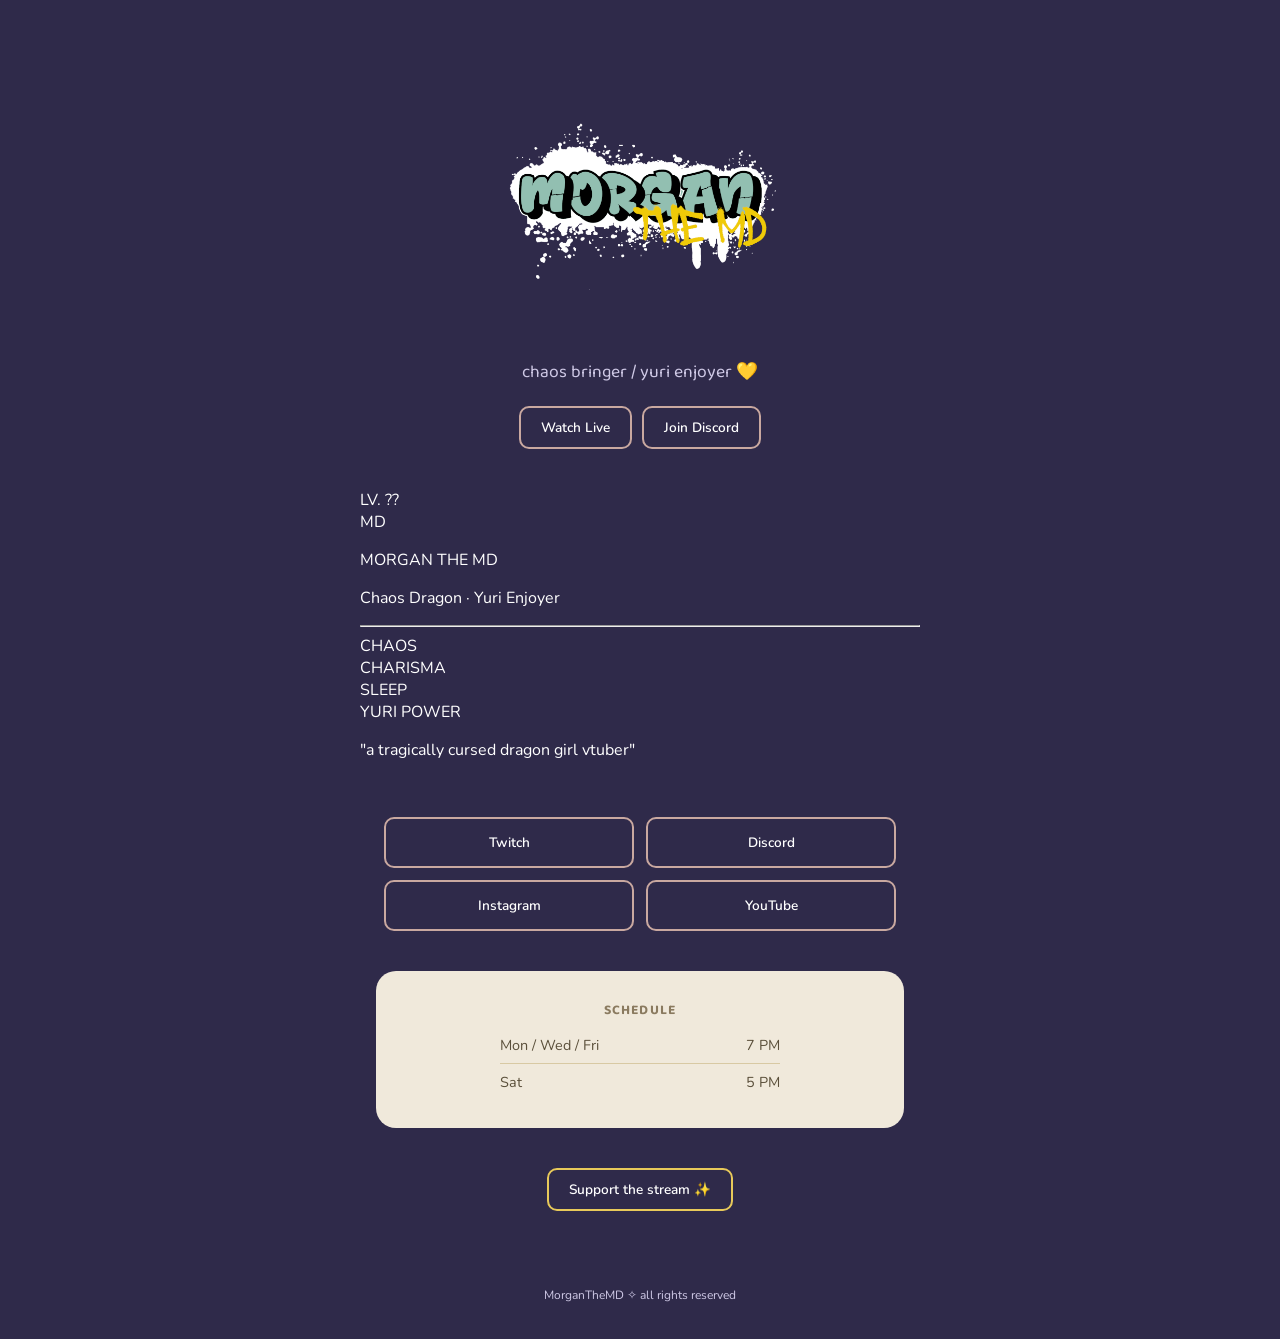
==== index.html @ 04663a32 "Add status section with character stats Added a status section with various stats and a flavor text " ====
<!DOCTYPE html>
<html lang="en">
<head>
  <meta charset="UTF-8" />
  <meta name="viewport" content="width=device-width, initial-scale=1.0" />
  <title>morganthemd</title>
  <meta name="description" content="Landing Page for Twitch Channel" />

  <!-- Open Graph -->
  <meta property="og:title" content="morganthemd" />
  <meta property="og:description" content="Landing Page for Twitch Channel" />
  <meta property="og:type" content="website" />
  <meta property="og:url" content="https://morganthemd.netlify.app" />
  <meta property="og:image" content="assets/card.jpg" />
  <meta name="twitter:card" content="summary_large_image" />

  <link rel="icon" href="assets/favicon.png" />
  <link rel="preconnect" href="https://fonts.googleapis.com">
  <link rel="preconnect" href="https://fonts.gstatic.com" crossorigin>
  <link href="https://fonts.googleapis.com/css2?family=Baloo+2:wght@500;700&family=Nunito:wght@400;600&display=swap" rel="stylesheet">
  <link rel="stylesheet" href="styles.css" />
</head>
<body>

  <main class="page">

    <!-- HERO -->
    <section class="section hero">
      <img class="hero__logo" src="assets/logo.png" alt="Morgan the MD logo" />
      <p class="hero__tagline">chaos bringer / yuri enjoyer 💛</p>
      <div class="button-row">
        <a class="btn btn--outline" href="https://www.twitch.tv/morganthemd" target="_blank" rel="noopener">Watch Live</a>
        <a class="btn btn--outline" href="https://discord.gg/YOUR_INVITE_CODE" target="_blank" rel="noopener">Join Discord</a>
      </div>
    </section>

    <!-- ABOUT -->
<section class="status-section">
    <div class="status-card">
      <span class="status-card__br-tr"></span>
      <span class="status-card__br-bl"></span>
      <div class="level-badge">LV. ??</div>
 
      <div class="status-card__header">
        <div class="portrait">
          <!-- Swap this div's background for a real avatar image in styles.css (.portrait rule) -->
          MD
        </div>
        <div class="identity">
          <p class="identity__name">MORGAN THE MD</p>
          <p class="identity__class">Chaos Dragon · Yuri Enjoyer</p>
        </div>
      </div>
 
      <hr class="divider" />
 
      <div class="stat-row">
        <span class="stat-row__label">CHAOS</span>
        <div class="pip-bar">
          <div class="pip filled" style="--pip-delay:0.55s"></div>
          <div class="pip filled" style="--pip-delay:0.6s"></div>
          <div class="pip filled" style="--pip-delay:0.65s"></div>
          <div class="pip filled" style="--pip-delay:0.7s"></div>
          <div class="pip filled" style="--pip-delay:0.75s"></div>
          <div class="pip filled" style="--pip-delay:0.8s"></div>
          <div class="pip filled" style="--pip-delay:0.85s"></div>
          <div class="pip"></div>
          <div class="pip"></div>
          <div class="pip"></div>
        </div>
      </div>
 
      <div class="stat-row">
        <span class="stat-row__label">CHARISMA</span>
        <div class="pip-bar">
          <div class="pip filled" style="--pip-delay:0.6s"></div>
          <div class="pip filled" style="--pip-delay:0.65s"></div>
          <div class="pip filled" style="--pip-delay:0.7s"></div>
          <div class="pip filled" style="--pip-delay:0.75s"></div>
          <div class="pip filled" style="--pip-delay:0.8s"></div>
          <div class="pip filled" style="--pip-delay:0.85s"></div>
          <div class="pip filled" style="--pip-delay:0.9s"></div>
          <div class="pip filled" style="--pip-delay:0.95s"></div>
          <div class="pip filled" style="--pip-delay:1s"></div>
          <div class="pip"></div>
        </div>
      </div>
 
      <div class="stat-row">
        <span class="stat-row__label">SLEEP</span>
        <div class="pip-bar">
          <div class="pip filled" style="--pip-delay:0.65s"></div>
          <div class="pip"></div>
          <div class="pip"></div>
          <div class="pip"></div>
          <div class="pip"></div>
          <div class="pip"></div>
          <div class="pip"></div>
          <div class="pip"></div>
          <div class="pip"></div>
          <div class="pip"></div>
        </div>
      </div>
 
      <div class="stat-row">
        <span class="stat-row__label">YURI POWER</span>
        <div class="pip-bar">
          <div class="pip filled" style="--pip-delay:0.7s"></div>
          <div class="pip filled" style="--pip-delay:0.75s"></div>
          <div class="pip filled" style="--pip-delay:0.8s"></div>
          <div class="pip filled" style="--pip-delay:0.85s"></div>
          <div class="pip filled" style="--pip-delay:0.9s"></div>
          <div class="pip filled" style="--pip-delay:0.95s"></div>
          <div class="pip filled" style="--pip-delay:1s"></div>
          <div class="pip filled" style="--pip-delay:1.05s"></div>
          <div class="pip filled" style="--pip-delay:1.1s"></div>
          <div class="pip filled" style="--pip-delay:1.15s"></div>
        </div>
      </div>
 
      <p class="flavor-text">"a tragically cursed dragon girl vtuber"</p>
    </div>
  </section>

    <!-- SOCIAL LINKS -->
    <section class="section links">
      <div class="links__grid">
        <a class="link-card" href="https://www.twitch.tv/morganthemd" target="_blank" rel="noopener">
          <span class="link-card__label">Twitch</span>
        </a>
        <a class="link-card" href="https://discord.gg/YOUR_INVITE_CODE" target="_blank" rel="noopener">
          <span class="link-card__label">Discord</span>
        </a>
        <a class="link-card" href="https://www.instagram.com/morganthemd/" target="_blank" rel="noopener">
          <span class="link-card__label">Instagram</span>
        </a>
        <a class="link-card" href="https://www.youtube.com/@MorganTheMD" target="_blank" rel="noopener">
          <span class="link-card__label">YouTube</span>
        </a>
      </div>
    </section>

    <!-- SCHEDULE -->
    <section class="section schedule">
      <h2 class="schedule__heading">Schedule</h2>
      <div class="schedule__grid">
        <div class="schedule__row">
          <span class="schedule__days">Mon / Wed / Fri</span>
          <span class="schedule__time">7 PM</span>
        </div>
        <div class="schedule__row">
          <span class="schedule__days">Sat</span>
          <span class="schedule__time">5 PM</span>
        </div>
      </div>
    </section>

    <!-- SUPPORT -->
    <section class="section support">
      <a class="btn btn--outline" href="https://streamlabs.com/YOUR_HANDLE/tip" target="_blank" rel="noopener">Support the stream ✨</a>
    </section>

    <!-- FOOTER -->
    <footer class="footer">
      <p>MorganTheMD ✧ all rights reserved</p>
    </footer>

  </main>

</body>
</html>
---- styles.css ----
:root {
  --purple-dark: #2f2a4a;
  --purple-mid: #4b3f78;
  --mauve: #c9a8a0;
  --cream: #f0e9db;
  --cream-line: #d8c9a3;
  --text-on-dark: #ffffff;
  --text-on-dark-soft: #cfc9e6;
  --text-on-cream: #5a4f3a;
  --text-on-cream-soft: #8a7a5f;
  --sage: #9ad6c2;
  --mustard: #e8c95a;

  --font-display: 'Baloo 2', sans-serif;
  --font-body: 'Nunito', sans-serif;
}

* { box-sizing: border-box; }

body {
  margin: 0;
  font-family: var(--font-body);
  background: var(--purple-dark);
  color: var(--text-on-dark);
}

.page {
  max-width: 560px;
  margin: 0 auto;
}

.section { padding: 40px 24px; }

/* HERO */
.hero {
  text-align: center;
  padding-top: 56px;
}
.hero__logo {
  max-width: 280px;
  width: 70%;
  margin-bottom: 16px;
}
.hero__tagline {
  font-family: var(--font-display);
  font-size: 1.1rem;
  color: var(--text-on-dark-soft);
  margin: 0 0 20px;
}
.button-row {
  display: flex;
  gap: 10px;
  justify-content: center;
  flex-wrap: wrap;
}
.btn {
  display: inline-block;
  font-family: var(--font-body);
  font-weight: 600;
  font-size: 0.85rem;
  padding: 10px 20px;
  border-radius: 10px;
  text-decoration: none;
  color: var(--text-on-dark);
  transition: transform 0.15s ease, background 0.15s ease;
}
.btn--outline {
  border: 2px solid var(--mauve);
}
.btn--outline:hover {
  background: var(--mauve);
  color: var(--purple-dark);
  transform: translateY(-1px);
}

/* ABOUT */
.about {
  background: var(--cream);
  color: var(--text-on-cream);
  text-align: center;
  border-radius: 20px;
  margin: 0 16px;
  padding: 32px 24px;
}
.about__gif {
  width: 96px;
  height: 96px;
  object-fit: cover;
  border-radius: 50%;
  border: 3px solid var(--mauve);
  margin-bottom: 14px;
}
.about__text {
  font-family: var(--font-display);
  font-size: 1rem;
  margin: 0;
}

/* LINKS */
.links__grid {
  display: grid;
  grid-template-columns: repeat(2, 1fr);
  gap: 12px;
}
.link-card {
  display: block;
  text-align: center;
  padding: 14px 10px;
  border: 2px solid var(--mauve);
  border-radius: 10px;
  text-decoration: none;
  color: var(--text-on-dark);
  font-weight: 600;
  font-size: 0.85rem;
  transition: transform 0.15s ease, background 0.15s ease;
}
.link-card:hover {
  background: var(--mauve);
  color: var(--purple-dark);
  transform: translateY(-1px);
}

/* SCHEDULE */
.schedule {
  background: var(--cream);
  color: var(--text-on-cream);
  border-radius: 20px;
  margin: 0 16px;
  padding: 28px 24px;
  text-align: center;
}
.schedule__heading {
  font-family: var(--font-display);
  font-size: 0.85rem;
  text-transform: uppercase;
  letter-spacing: 0.08em;
  color: var(--text-on-cream-soft);
  margin: 0 0 14px;
}
.schedule__grid {
  display: flex;
  flex-direction: column;
  gap: 8px;
  max-width: 280px;
  margin: 0 auto;
}
.schedule__row {
  display: flex;
  justify-content: space-between;
  font-size: 0.9rem;
  border-bottom: 1px solid var(--cream-line);
  padding-bottom: 8px;
}
.schedule__row:last-child {
  border-bottom: none;
}

/* SUPPORT */
.support {
  text-align: center;
}
.support .btn--outline {
  border-color: var(--mustard);
}
.support .btn--outline:hover {
  background: var(--mustard);
  color: var(--purple-dark);
}

/* FOOTER */
.footer {
  text-align: center;
  padding: 24px;
  font-size: 0.75rem;
  color: var(--text-on-dark-soft);
}

/* MOBILE */
@media (max-width: 420px) {
  .links__grid { grid-template-columns: repeat(2, 1fr); }
  .hero { padding-top: 40px; }
}

/* REDUCED MOTION */
@media (prefers-reduced-motion: reduce) {
  .btn, .link-card { transition: none; }
}
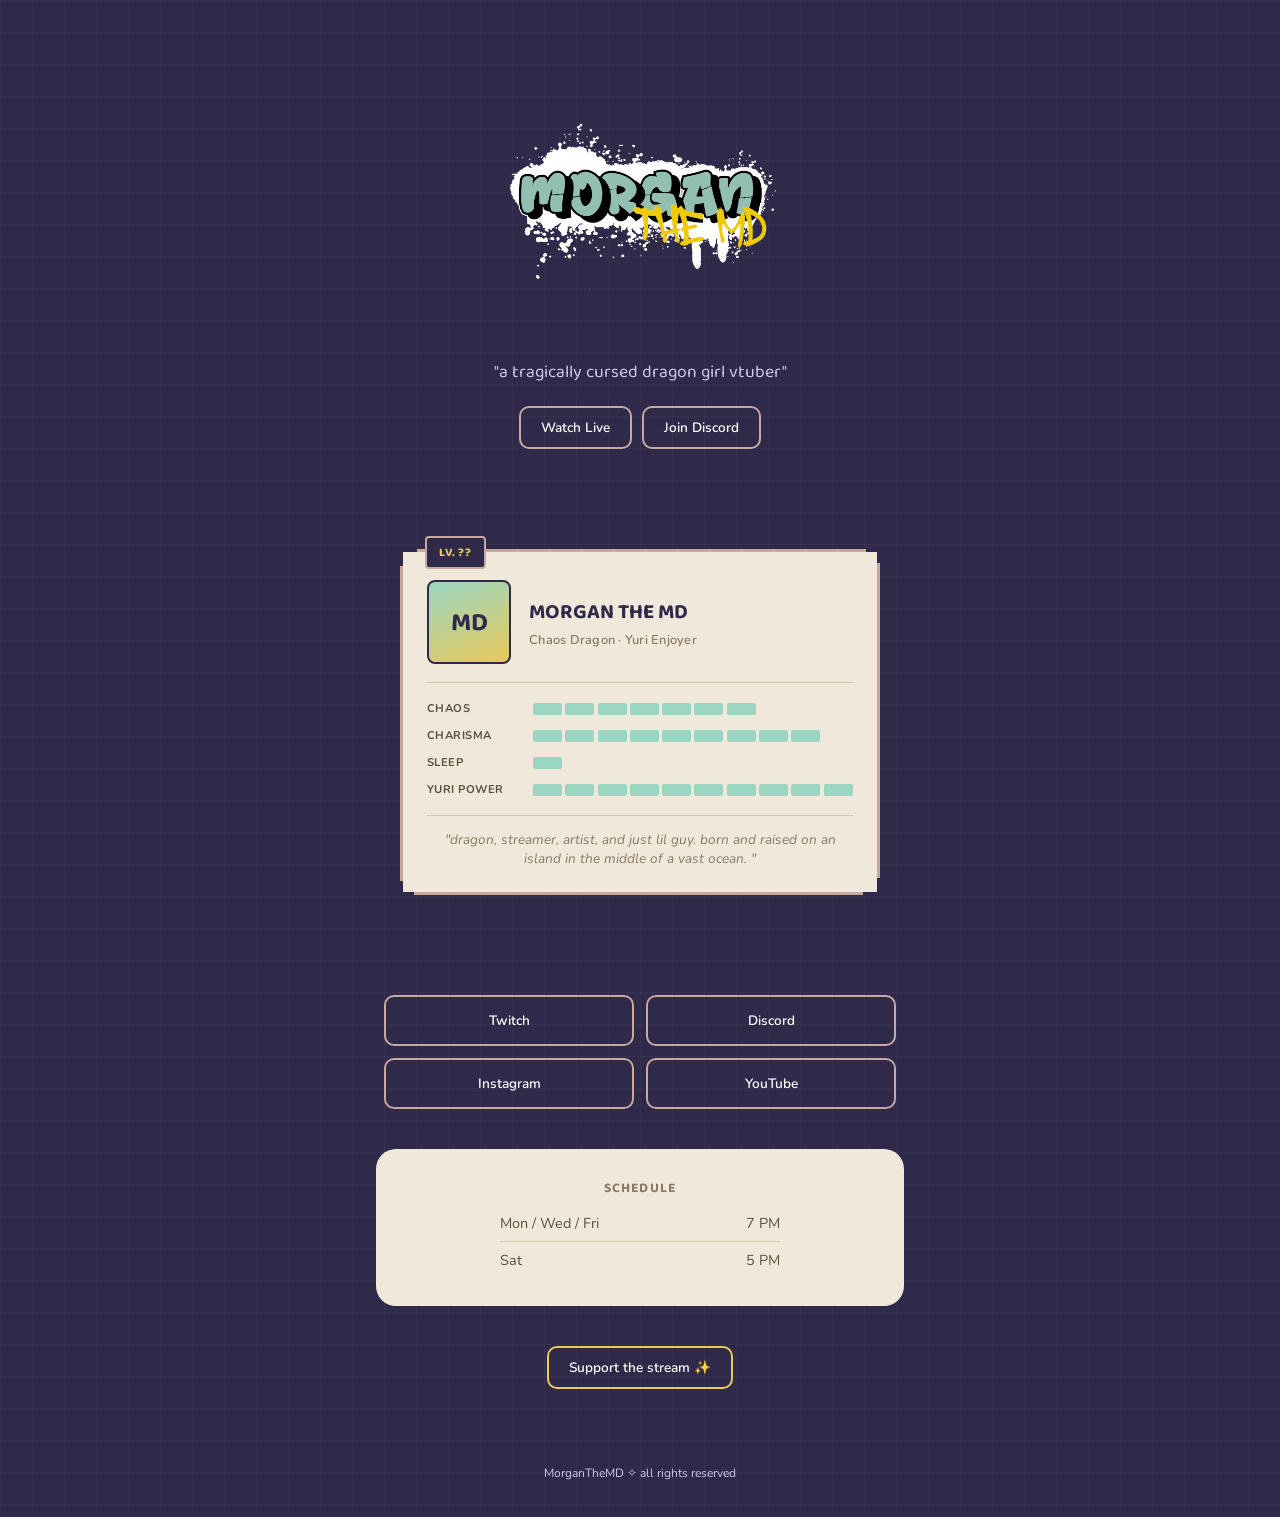
==== commit a5f7d2a2: "Update hero tagline and flavor text in index.html" ====
--- a/index.html
+++ b/index.html
@@ -27,7 +27,7 @@
     <!-- HERO -->
     <section class="section hero">
       <img class="hero__logo" src="assets/logo.png" alt="Morgan the MD logo" />
-      <p class="hero__tagline">chaos bringer / yuri enjoyer 💛</p>
+      <p class="hero__tagline">"a tragically cursed dragon girl vtuber"</p>
       <div class="button-row">
         <a class="btn btn--outline" href="https://www.twitch.tv/morganthemd" target="_blank" rel="noopener">Watch Live</a>
         <a class="btn btn--outline" href="https://discord.gg/YOUR_INVITE_CODE" target="_blank" rel="noopener">Join Discord</a>
@@ -118,7 +118,7 @@
         </div>
       </div>
  
-      <p class="flavor-text">"a tragically cursed dragon girl vtuber"</p>
+      <p class="flavor-text">"dragon, streamer, artist, and just lil guy. born and raised on an island in the middle of a vast ocean. "</p>
     </div>
   </section>
 
--- a/styles.css
+++ b/styles.css
@@ -19,9 +19,13 @@
 
 body {
   margin: 0;
-  font-family: var(--font-body);
+  min-height: 100vh;
   background: var(--purple-dark);
-  color: var(--text-on-dark);
+  background-image:
+    linear-gradient(rgba(255,255,255,0.03) 1px, transparent 1px),
+    linear-gradient(90deg, rgba(255,255,255,0.03) 1px, transparent 1px);
+  background-size: 32px 32px;
+  font-family: 'Nunito', sans-serif;
 }
 
 .page {
@@ -185,3 +189,170 @@
 @media (prefers-reduced-motion: reduce) {
   .btn, .link-card { transition: none; }
 }
+
+* { box-sizing: border-box; }
+
+/* Wrapper for this section — centers the card with breathing room above/below */
+.status-section {
+  display: flex;
+  align-items: center;
+  justify-content: center;
+  padding: 60px 20px;
+}
+
+/* ---- Card shell with pixel-corner bracket frame ---- */
+.status-card {
+  position: relative;
+  width: min(480px, 100%);
+  background: var(--cream);
+  border: 3px solid var(--mauve);
+  border-radius: 4px;
+  padding: 28px 24px 24px;
+  opacity: 0;
+  transform: translateY(16px);
+  animation: card-in 0.5s cubic-bezier(0.2, 0.8, 0.3, 1) forwards;
+}
+
+@keyframes card-in {
+  to { opacity: 1; transform: translateY(0); }
+}
+
+/* Pixel-style corner brackets, drawn with borders for a hard-edged retro look */
+.status-card::before,
+.status-card::after,
+.status-card__br-tr,
+.status-card__br-bl {
+  content: "";
+  position: absolute;
+  width: 14px;
+  height: 14px;
+  border: 3px solid var(--purple-dark);
+}
+.status-card::before { top: -3px; left: -3px; border-right: none; border-bottom: none; }
+.status-card::after   { bottom: -3px; right: -3px; border-left: none; border-top: none; }
+.status-card__br-tr  { top: -3px; right: -3px; border-left: none; border-bottom: none; }
+.status-card__br-bl  { bottom: -3px; left: -3px; border-right: none; border-top: none; }
+
+/* Level badge clipped to the top-left, like a JRPG status screen */
+.level-badge {
+  position: absolute;
+  top: -16px;
+  left: 22px;
+  background: var(--purple-dark);
+  color: var(--mustard);
+  font-family: 'Baloo 2', sans-serif;
+  font-weight: 700;
+  font-size: 0.75rem;
+  letter-spacing: 0.05em;
+  padding: 5px 12px;
+  border-radius: 4px;
+  border: 2px solid var(--mauve);
+}
+
+.status-card__header {
+  display: flex;
+  gap: 18px;
+  align-items: center;
+  margin-bottom: 18px;
+}
+
+/* Portrait window — replace this gradient with a real avatar crop, e.g.:
+   background: url('assets/avatar.png') center/cover; */
+.portrait {
+  width: 84px;
+  height: 84px;
+  flex-shrink: 0;
+  border-radius: 8px;
+  border: 2px solid var(--purple-dark);
+  background: linear-gradient(160deg, var(--sage), var(--mustard));
+  display: flex;
+  align-items: center;
+  justify-content: center;
+  font-family: 'Baloo 2', sans-serif;
+  font-size: 1.6rem;
+  color: var(--purple-dark);
+  font-weight: 700;
+}
+
+.identity__name {
+  font-family: 'Baloo 2', sans-serif;
+  font-weight: 700;
+  font-size: 1.3rem;
+  color: var(--purple-dark);
+  margin: 0;
+}
+
+.identity__class {
+  font-size: 0.8rem;
+  color: var(--text-on-cream-soft);
+  margin: 2px 0 0;
+  font-weight: 600;
+  letter-spacing: 0.02em;
+}
+
+.divider {
+  border: none;
+  border-top: 1px solid var(--cream-line);
+  margin: 0 0 18px;
+}
+
+/* ---- Stat rows with segmented pip bars ---- */
+.stat-row {
+  display: grid;
+  grid-template-columns: 96px 1fr;
+  align-items: center;
+  gap: 10px;
+  margin-bottom: 12px;
+}
+
+.stat-row__label {
+  font-size: 0.7rem;
+  font-weight: 700;
+  letter-spacing: 0.04em;
+  color: var(--text-on-cream);
+}
+
+.pip-bar {
+  display: flex;
+  gap: 3px;
+}
+
+.pip {
+  flex: 1;
+  height: 12px;
+  background: var(--cream-line);
+  border-radius: 2px;
+  transform: scaleX(0);
+  transform-origin: left;
+}
+
+.pip.filled {
+  background: var(--pip-color, var(--sage));
+  animation: pip-fill 0.15s ease-out forwards;
+  animation-delay: var(--pip-delay, 0s);
+}
+
+@keyframes pip-fill {
+  to { transform: scaleX(1); }
+}
+
+/* Each stat row gets its own pip color — add more nth-child rules if you add rows */
+.stat-row:nth-child(1) .pip.filled { --pip-color: var(--sage); }
+.stat-row:nth-child(2) .pip.filled { --pip-color: var(--mustard); }
+.stat-row:nth-child(3) .pip.filled { --pip-color: var(--mauve); }
+.stat-row:nth-child(4) .pip.filled { --pip-color: #b98ea6; }
+
+.flavor-text {
+  margin: 18px 0 0;
+  padding-top: 14px;
+  border-top: 1px solid var(--cream-line);
+  font-size: 0.85rem;
+  font-style: italic;
+  color: var(--text-on-cream-soft);
+  text-align: center;
+}
+
+@media (max-width: 380px) {
+  .stat-row { grid-template-columns: 78px 1fr; }
+  .stat-row__label { font-size: 0.62rem; }
+}
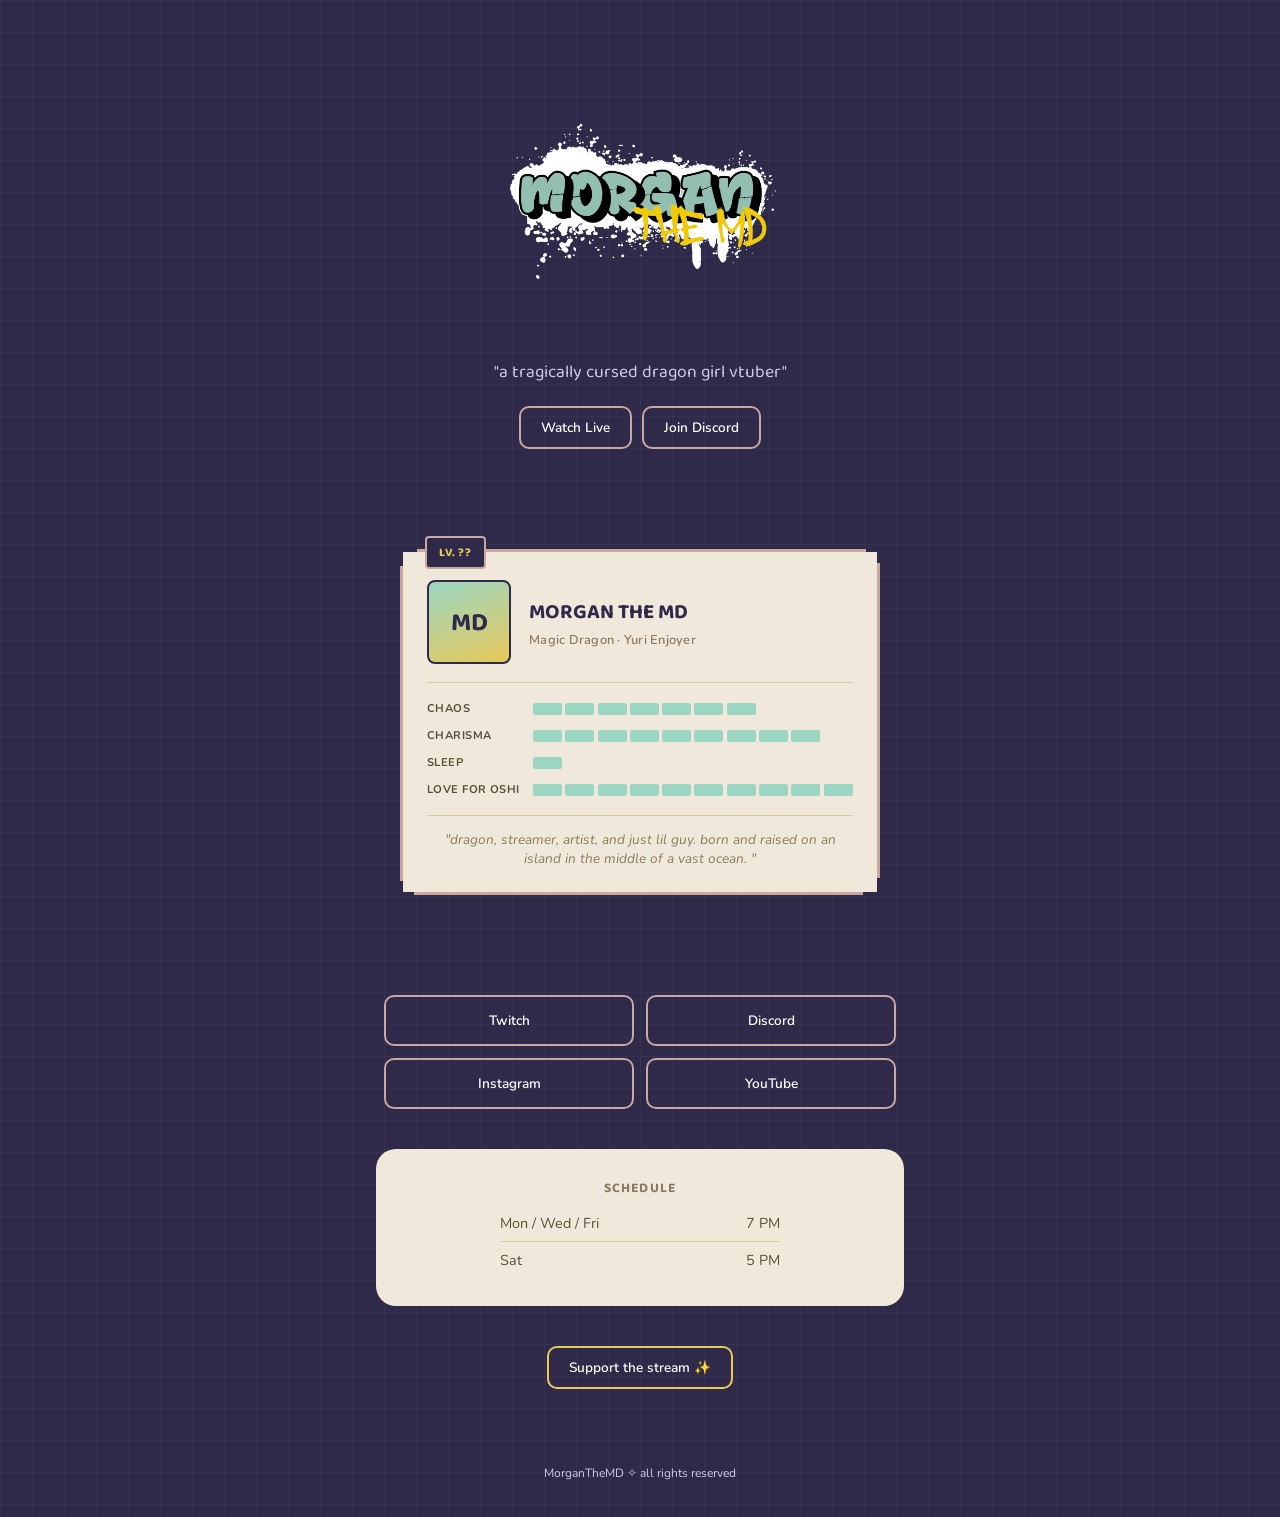
==== commit 57debb6d: "Update index.html" ====
--- a/index.html
+++ b/index.html
@@ -48,7 +48,7 @@
         </div>
         <div class="identity">
           <p class="identity__name">MORGAN THE MD</p>
-          <p class="identity__class">Chaos Dragon · Yuri Enjoyer</p>
+          <p class="identity__class">Magic Dragon · Yuri Enjoyer</p>
         </div>
       </div>
  
@@ -103,7 +103,7 @@
       </div>
  
       <div class="stat-row">
-        <span class="stat-row__label">YURI POWER</span>
+        <span class="stat-row__label">LOVE FOR OSHI</span>
         <div class="pip-bar">
           <div class="pip filled" style="--pip-delay:0.7s"></div>
           <div class="pip filled" style="--pip-delay:0.75s"></div>
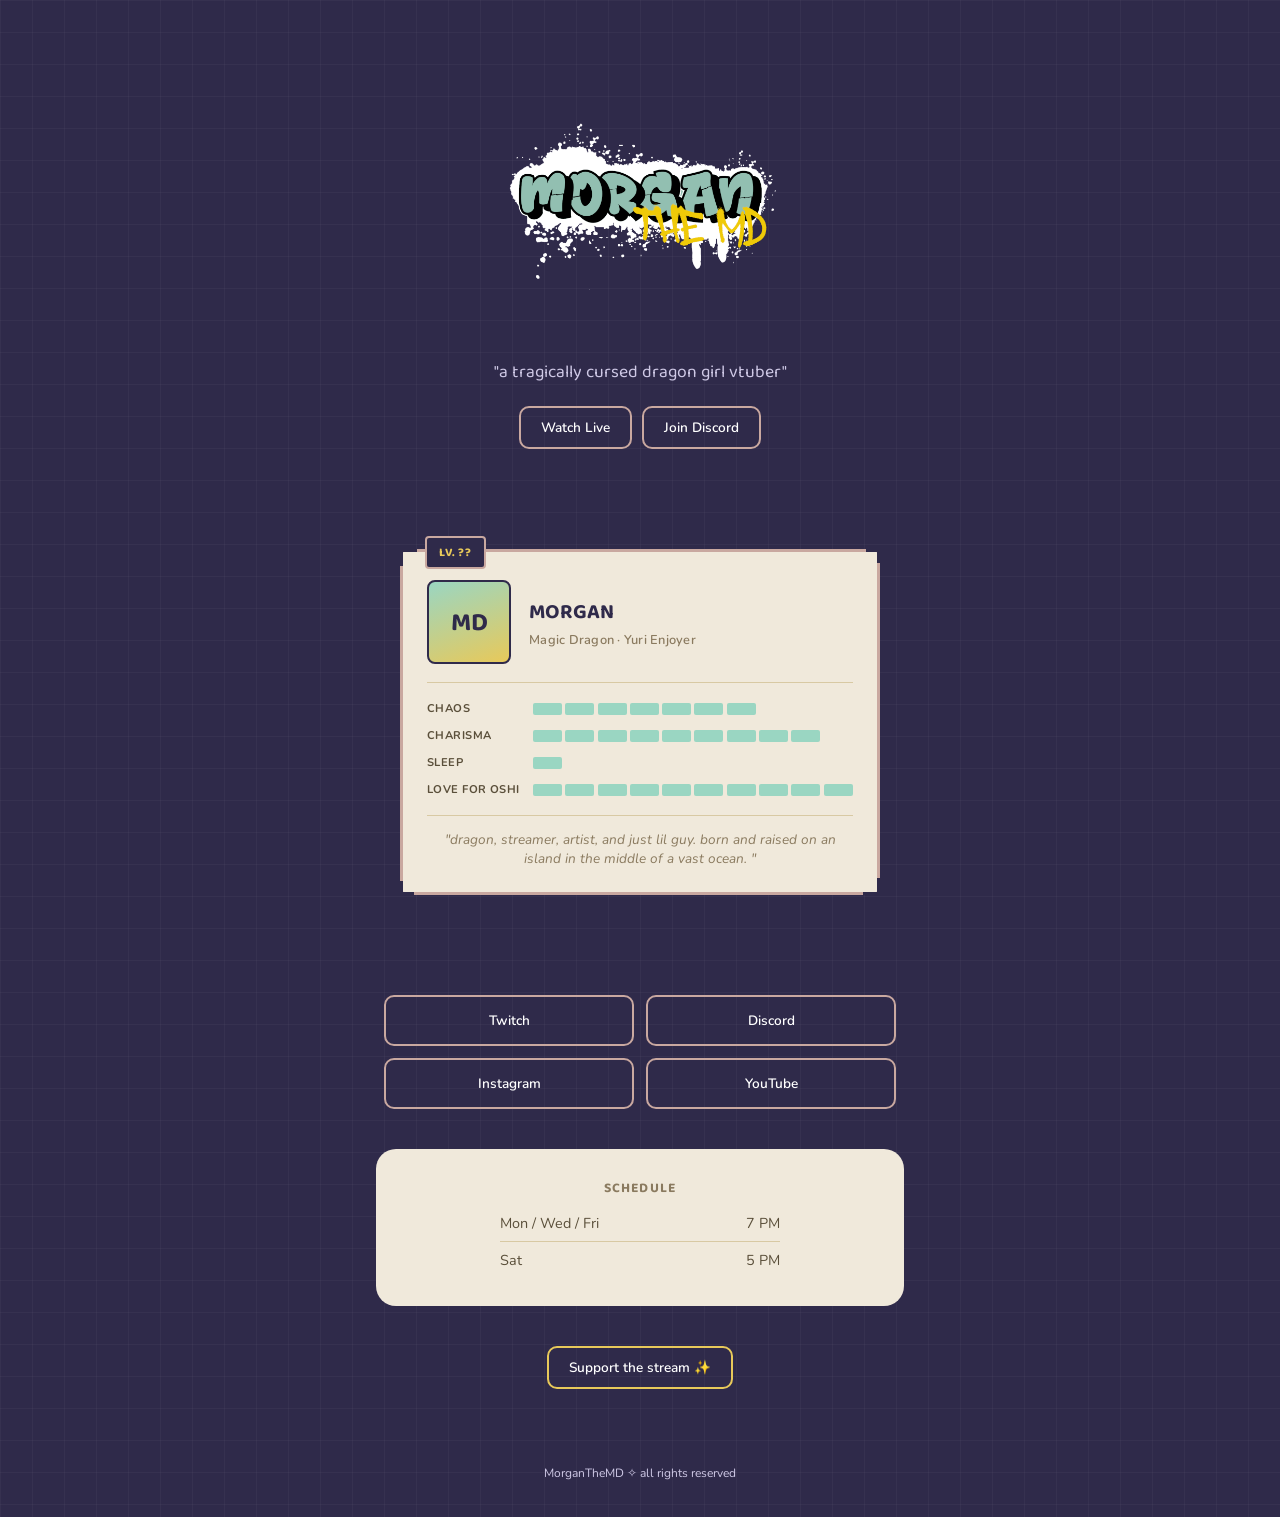
==== commit ab659ae5: "Shorten name in identity section of index.html" ====
--- a/index.html
+++ b/index.html
@@ -47,7 +47,7 @@
           MD
         </div>
         <div class="identity">
-          <p class="identity__name">MORGAN THE MD</p>
+          <p class="identity__name">MORGAN</p>
           <p class="identity__class">Magic Dragon · Yuri Enjoyer</p>
         </div>
       </div>
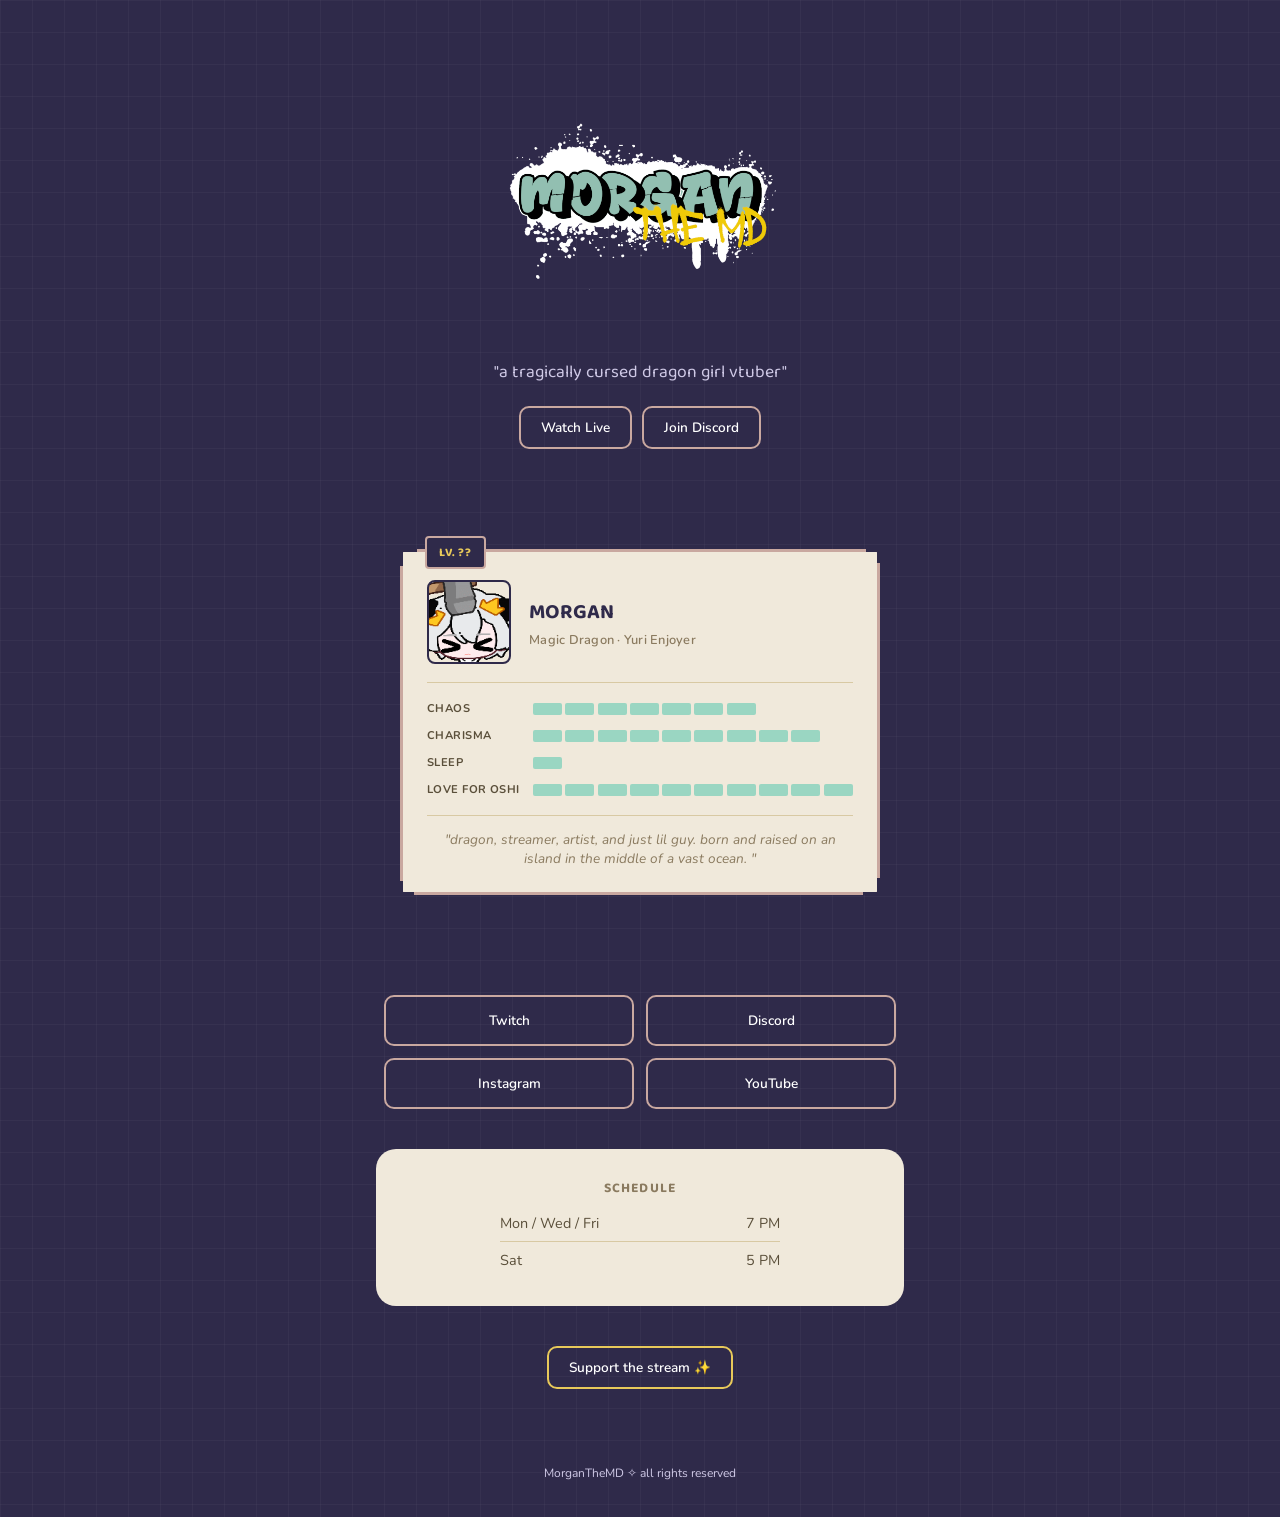
==== commit fa8a585f: "Remove placeholder text for avatar in index.html" ====
--- a/index.html
+++ b/index.html
@@ -44,7 +44,7 @@
       <div class="status-card__header">
         <div class="portrait">
           <!-- Swap this div's background for a real avatar image in styles.css (.portrait rule) -->
-          MD
+          
         </div>
         <div class="identity">
           <p class="identity__name">MORGAN</p>
--- a/styles.css
+++ b/styles.css
@@ -264,7 +264,7 @@
   flex-shrink: 0;
   border-radius: 8px;
   border: 2px solid var(--purple-dark);
-  background: linear-gradient(160deg, var(--sage), var(--mustard));
+  background: url('assets/image01.gif') center/cover;
   display: flex;
   align-items: center;
   justify-content: center;
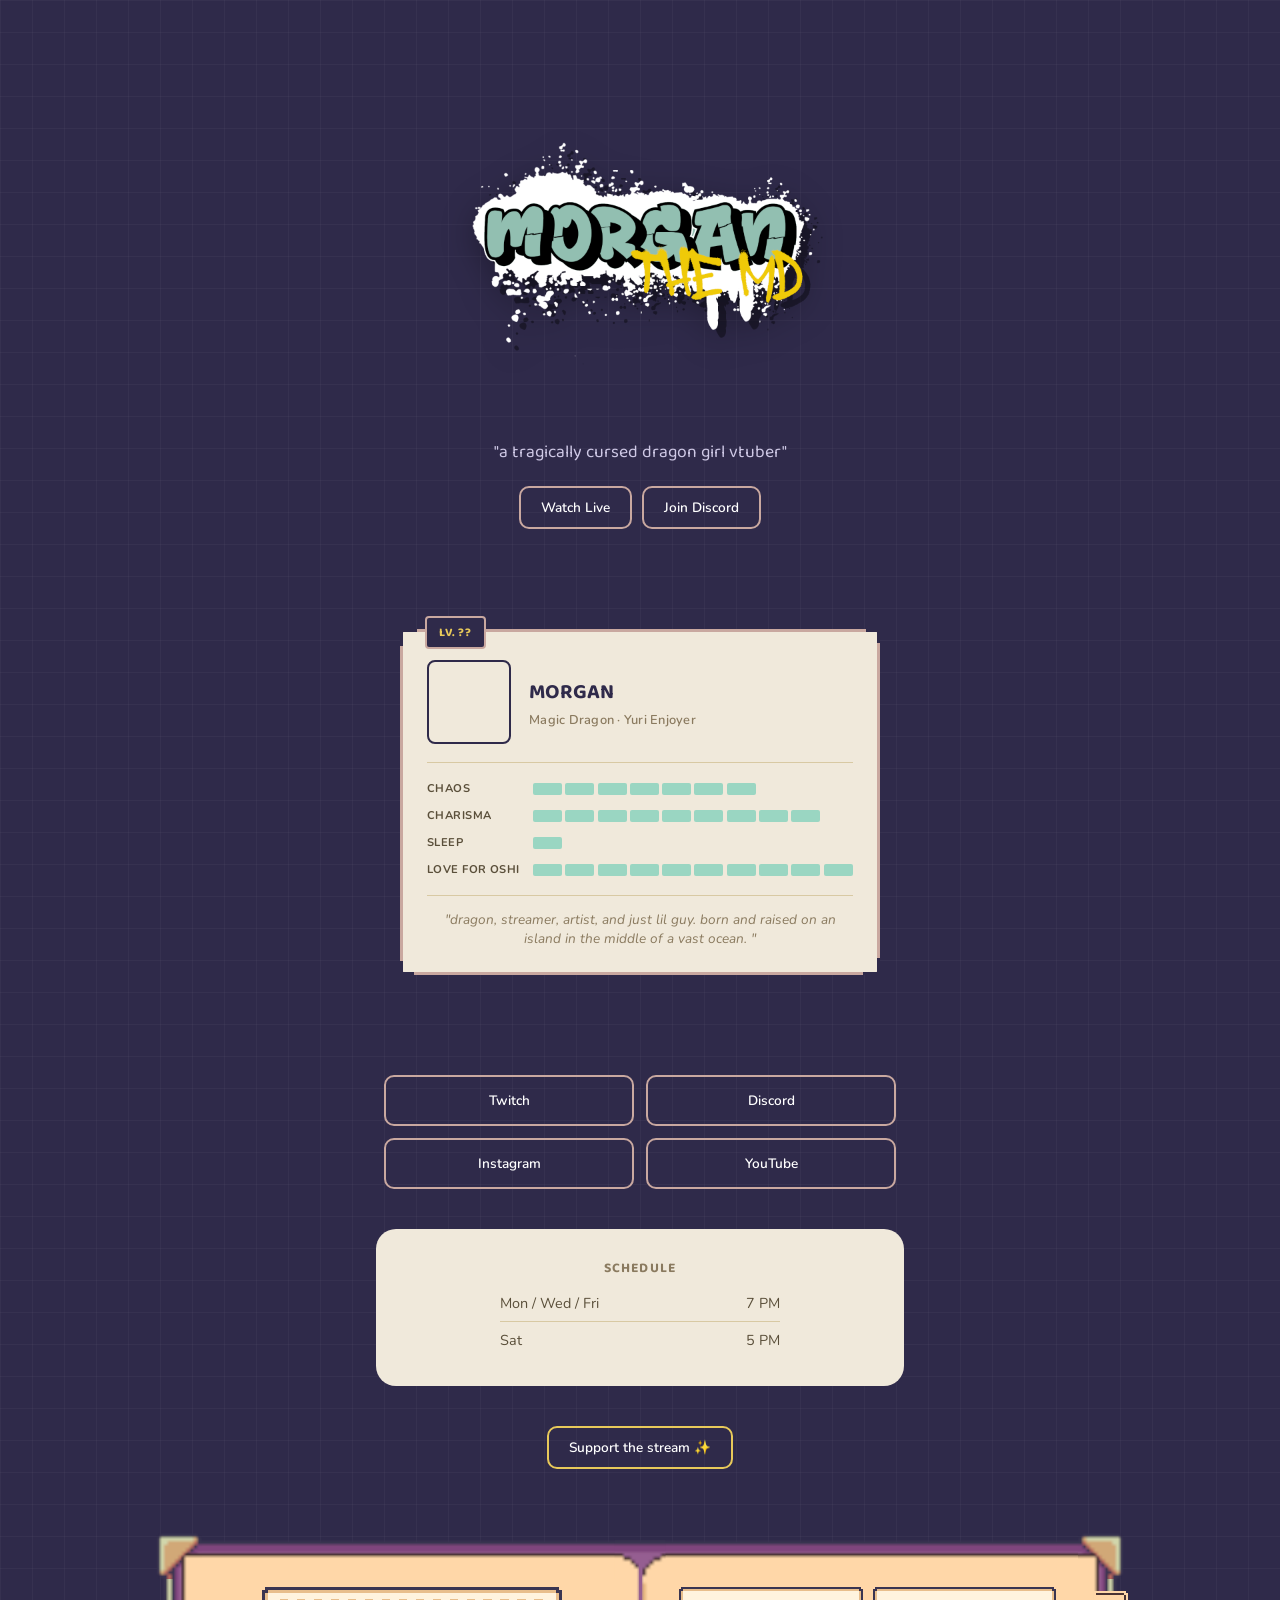
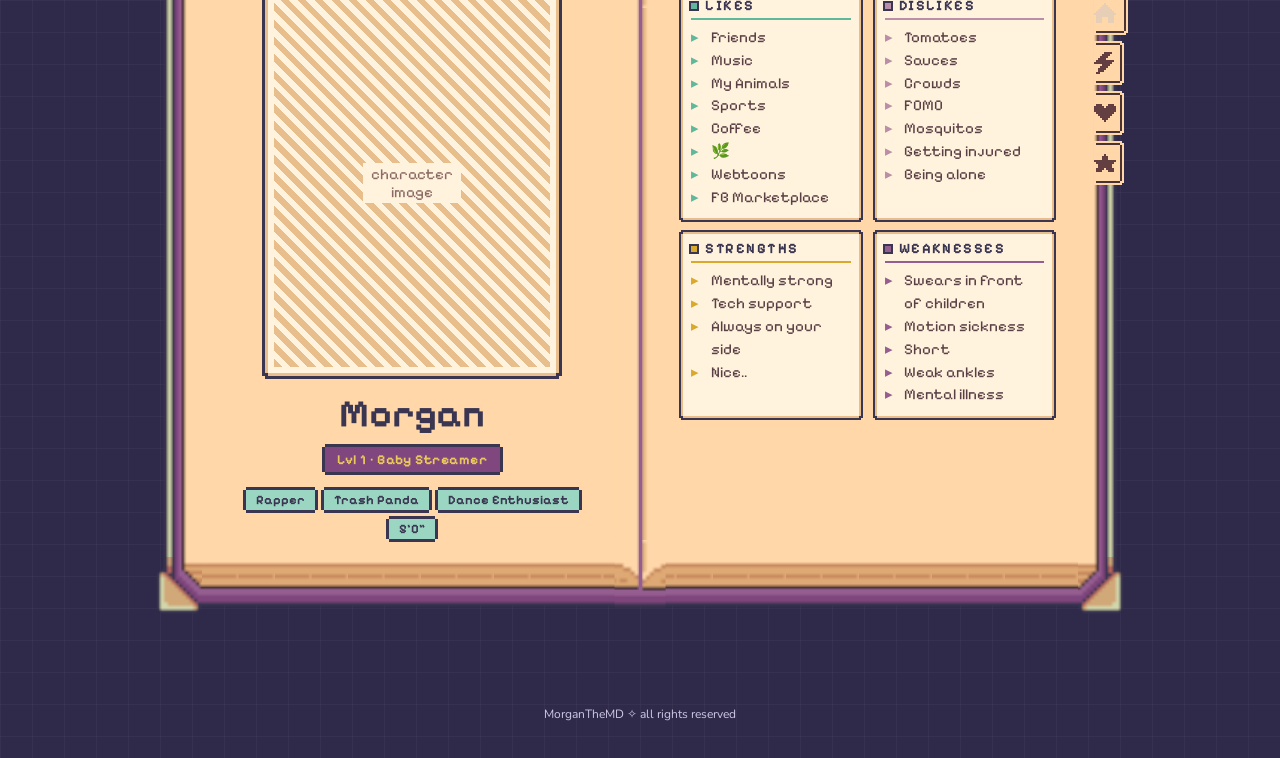
==== commit df4891d8: "Update index.html" ====
--- a/index.html
+++ b/index.html
@@ -17,8 +17,9 @@
   <link rel="icon" href="assets/favicon.png" />
   <link rel="preconnect" href="https://fonts.googleapis.com">
   <link rel="preconnect" href="https://fonts.gstatic.com" crossorigin>
-  <link href="https://fonts.googleapis.com/css2?family=Baloo+2:wght@500;700&family=Nunito:wght@400;600&display=swap" rel="stylesheet">
+  <link href="https://fonts.googleapis.com/css2?family=Baloo+2:wght@500;700&family=Nunito:wght@400;600&family=Pixelify+Sans:wght@400;500;700&display=swap" rel="stylesheet">
   <link rel="stylesheet" href="styles.css" />
+  <link rel="stylesheet" href="journal.css" />
 </head>
 <body>
 
@@ -26,7 +27,7 @@
 
     <!-- HERO -->
     <section class="section hero">
-      <img class="hero__logo" src="assets/logo.png" alt="Morgan the MD logo" />
+      <img class="hero__logo" src="assets/journal/logo.png" alt="Morgan the MD logo" />
       <p class="hero__tagline">"a tragically cursed dragon girl vtuber"</p>
       <div class="button-row">
         <a class="btn btn--outline" href="https://www.twitch.tv/morganthemd" target="_blank" rel="noopener">Watch Live</a>
@@ -160,12 +161,176 @@
       <a class="btn btn--outline" href="https://streamlabs.com/YOUR_HANDLE/tip" target="_blank" rel="noopener">Support the stream ✨</a>
     </section>
 
-    <!-- FOOTER -->
-    <footer class="footer">
-      <p>MorganTheMD ✧ all rights reserved</p>
-    </footer>
-
   </main>
+
+  <!-- JOURNAL: open-book tabs (needs journal.css + journal.js) -->
+  <section class="journal" aria-label="Morgan's character journal">
+
+
+    <div class="journal__book">
+
+      <!-- Vertical marker tabs on the right edge, top to bottom as in your mockup.
+           Each tab's icon comes from data-icon (see styles.css); change a tab's icon
+           by editing that one attribute. -->
+      <div class="journal__tabs" role="tablist" aria-orientation="vertical" aria-label="Journal sections">
+        <button class="journal__tab" role="tab" id="tab-about-btn"    aria-selected="true"  aria-controls="tab-about"    tabindex="0"  aria-label="About Me"     data-icon="home"><span class="journal__tab-icon" aria-hidden="true"></span><span class="journal__tab-tip" aria-hidden="true">About Me</span></button>
+        <button class="journal__tab" role="tab" id="tab-calendar-btn" aria-selected="false" aria-controls="tab-calendar" tabindex="-1" aria-label="Calendar"     data-icon="bolt"><span class="journal__tab-icon" aria-hidden="true"></span><span class="journal__tab-tip" aria-hidden="true">Calendar</span></button>
+        <button class="journal__tab" role="tab" id="tab-friends-btn"  aria-selected="false" aria-controls="tab-friends"  tabindex="-1" aria-label="Friends"      data-icon="heart"><span class="journal__tab-icon" aria-hidden="true"></span><span class="journal__tab-tip" aria-hidden="true">Friends</span></button>
+        <button class="journal__tab" role="tab" id="tab-goals-btn"    aria-selected="false" aria-controls="tab-goals"    tabindex="-1" aria-label="Stream Goals" data-icon="star"><span class="journal__tab-icon" aria-hidden="true"></span><span class="journal__tab-tip" aria-hidden="true">Stream Goals</span></button>
+      </div>
+      <!-- Binding down the middle; hidden on narrow screens where the book becomes one page -->
+      <div class="journal__spine" aria-hidden="true"></div>
+
+      <!-- ABOUT ME: left page = character, right page = stats -->
+      <div class="journal__panel" role="tabpanel" id="tab-about" aria-labelledby="tab-about-btn">
+        <div class="journal__spread">
+
+          <div class="journal__page journal__page--left">
+            <!-- Replace the placeholder div with:
+                 <img src="assets/morgan-character.png" alt="Morgan, character portrait" /> -->
+            <figure class="journal__portrait">
+              <div class="journal__portrait-placeholder" role="img" aria-label="Character image placeholder">
+                <span>character<br>image</span>
+              </div>
+            </figure>
+
+            <header class="journal__identity">
+              <h2 class="journal__name">Morgan</h2>
+              <p class="journal__level">Lvl 1 · Baby Streamer</p>
+              <ul class="journal__chips">
+                <li>Rapper</li>
+                <li>Trash Panda</li>
+                <li>Dance Enthusiast</li>
+                <li>5'0"</li>
+              </ul>
+            </header>
+          </div>
+
+          <div class="journal__page journal__page--right">
+            <div class="journal__stats">
+              <section class="journal__stat journal__stat--likes">
+                <h3>Likes</h3>
+                <ul>
+                  <li>Friends</li>
+                  <li>Music</li>
+                  <li>My Animals</li>
+                  <li>Sports</li>
+                  <li>Coffee</li>
+                  <li>🌿</li>
+                  <li>Webtoons</li>
+                  <li>FB Marketplace</li>
+                </ul>
+              </section>
+
+              <section class="journal__stat journal__stat--dislikes">
+                <h3>Dislikes</h3>
+                <ul>
+                  <li>Tomatoes</li>
+                  <li>Sauces</li>
+                  <li>Crowds</li>
+                  <li>FOMO</li>
+                  <li>Mosquitos</li>
+                  <li>Getting injured</li>
+                  <li>Being alone</li>
+                </ul>
+              </section>
+
+              <section class="journal__stat journal__stat--strengths">
+                <h3>Strengths</h3>
+                <ul>
+                  <li>Mentally strong</li>
+                  <li>Tech support</li>
+                  <li>Always on your side</li>
+                  <li>Nice..</li>
+                </ul>
+              </section>
+
+              <section class="journal__stat journal__stat--weaknesses">
+                <h3>Weaknesses</h3>
+                <ul>
+                  <li>Swears in front of children</li>
+                  <li>Motion sickness</li>
+                  <li>Short</li>
+                  <li>Weak ankles</li>
+                  <li>Mental illness</li>
+                </ul>
+              </section>
+            </div>
+          </div>
+
+        </div>
+      </div>
+
+      <!-- FRIENDS: four locked slots, two per page -->
+      <div class="journal__panel" role="tabpanel" id="tab-friends" aria-labelledby="tab-friends-btn" hidden>
+        <div class="journal__spread">
+          <div class="journal__page journal__page--left">
+            <h2 class="journal__title">Friends</h2>
+            <div class="journal__friends">
+              <article class="journal__friend">
+                <div class="journal__friend-silhouette" aria-hidden="true">?</div>
+                <h3>???</h3>
+                <p class="journal__friend-desc"></p>
+              </article>
+              <article class="journal__friend">
+                <div class="journal__friend-silhouette" aria-hidden="true">?</div>
+                <h3>???</h3>
+                <p class="journal__friend-desc"></p>
+              </article>
+            </div>
+          </div>
+          <div class="journal__page journal__page--right journal__page--offset">
+            <div class="journal__friends">
+              <article class="journal__friend">
+                <div class="journal__friend-silhouette" aria-hidden="true">?</div>
+                <h3>???</h3>
+                <p class="journal__friend-desc"></p>
+              </article>
+              <article class="journal__friend">
+                <div class="journal__friend-silhouette" aria-hidden="true">?</div>
+                <h3>???</h3>
+                <p class="journal__friend-desc"></p>
+              </article>
+            </div>
+          </div>
+        </div>
+      </div>
+
+      <!-- CALENDAR: placeholder -->
+      <div class="journal__panel" role="tabpanel" id="tab-calendar" aria-labelledby="tab-calendar-btn" hidden>
+        <div class="journal__spread">
+          <div class="journal__page journal__page--left">
+            <h2 class="journal__title">Calendar</h2>
+            <p class="journal__note">Upcoming stream events will go here.</p>
+          </div>
+          <div class="journal__page journal__page--right journal__page--offset">
+            <p class="journal__note">Event details / month view.</p>
+          </div>
+        </div>
+      </div>
+
+      <!-- STREAM GOALS: placeholder -->
+      <div class="journal__panel" role="tabpanel" id="tab-goals" aria-labelledby="tab-goals-btn" hidden>
+        <div class="journal__spread">
+          <div class="journal__page journal__page--left">
+            <h2 class="journal__title">Stream Goals</h2>
+            <p class="journal__note">Hand-drawn badges will go here.</p>
+          </div>
+          <div class="journal__page journal__page--right journal__page--offset">
+            <p class="journal__note">Stream highlights will go here.</p>
+          </div>
+        </div>
+      </div>
+
+    </div>
+  </section>
+
+  <!-- FOOTER -->
+  <footer class="footer">
+    <p>MorganTheMD ✧ all rights reserved</p>
+  </footer>
+
+  <script src="journal.js" defer></script>
 
 </body>
 </html>
--- a/styles.css
+++ b/styles.css
@@ -41,10 +41,22 @@
   padding-top: 56px;
 }
 .hero__logo {
-  max-width: 280px;
-  width: 70%;
+  max-width: 360px;
+  width: 80%;
   margin-bottom: 16px;
-}
+  filter: 
+    drop-shadow(8px 8px 0 rgba(0,0,0,0.4))
+    drop-shadow(0 8px 16px rgba(0,0,0,0.3));
+  transition: transform 0.2s ease, filter 0.2s ease;
+}
+
+.hero__logo:hover {
+  transform: scale(1.05) rotate(-1deg);
+  filter:
+    drop-shadow(8px 8px 0 rgba(0,0,0,0.4))
+    drop-shadow(0 12px 24px rgba(0,0,0,0.4));
+}
+
 .hero__tagline {
   font-family: var(--font-display);
   font-size: 1.1rem;
@@ -94,10 +106,21 @@
   border: 3px solid var(--mauve);
   margin-bottom: 14px;
 }
+
 .about__text {
   font-family: var(--font-display);
-  font-size: 1rem;
-  margin: 0;
+  white-space: nowrap;
+  overflow: hidden;
+  border-right: 2px solid var(--mauve);
+  width: 0;
+  margin: 0 auto;
+  animation: typing 1.8s steps(38, end) forwards, blink-caret 0.7s step-end 3;
+}
+@keyframes typing {
+  to { width: 38ch; }
+}
+@keyframes blink-caret {
+  50% { border-color: transparent; }
 }
 
 /* LINKS */
@@ -188,6 +211,9 @@
 /* REDUCED MOTION */
 @media (prefers-reduced-motion: reduce) {
   .btn, .link-card { transition: none; }
+  .status-card { animation: none; opacity: 1; transform: none; }
+  .pip.filled { animation: none; transform: scaleX(1); }
+  .about__text { animation: none; color: var(--text-on-cream); }
 }
 
 * { box-sizing: border-box; }
--- a/journal.css
+++ b/journal.css
@@ -0,0 +1,428 @@
+/* journal.css -- open-book journal section (vertical marker tabs).
+   Link it AFTER styles.css:  <link rel="stylesheet" href="journal.css" /> */
+
+/* Everything here is scoped to .journal / .journal__* so it cannot collide with the site's CSS. */
+.journal, .journal * { box-sizing: border-box; }
+
+.journal {
+  --purple-dark: #2f2a4a;
+  --cover: #80477e;            /* sampled from the template's cover */
+  --cover-hi: #955e91;
+  --page: #ffd7a8;             /* the template's page color */
+  --page-line: #e8be8c;
+  --card-fill: #fff3de;
+  --outline: #3a3551;
+  --body-text: #5a3f45;
+  --body-soft: #8a6a62;
+  --cream: #f0e9db;
+  --sage: #9ad6c2;
+  --mustard: #e8c95a;
+  --rose: #b98ea6;
+  --mauve: #c9a8a0;
+
+  --font-pixel: 'Pixelify Sans', 'Courier New', monospace;
+
+  /* --k scales the book frame art (1 = the template's native size).
+     Frame slices are 80/80/100/80 px in the source image. The template's own
+     pixel grid is ~3.46px per art pixel, so k = 0.578 makes one art pixel
+     exactly 2px on screen -- the same grid the marker sprite uses (--tpx). */
+  --k: 0.578;
+  --frame-t: calc(80px * var(--k));
+  --frame-r: calc(80px * var(--k));
+  --frame-b: calc(100px * var(--k));
+  --frame-l: calc(80px * var(--k));
+  --side-band: calc(53px * var(--k));   /* width of the cover band on the left/right edge */
+  --spine-w: calc(88px * var(--k));
+
+  /* One "art pixel" for the small sprites (tabs, cards). The template's own
+     pixels come out at ~3.5px on screen at --k 0.5, so 3px sits well with it. */
+  --px: 3px;
+  --cpx: 2px;
+  --tpx: 2px;                      /* one art pixel of the marker sprite (20x15 source) */
+
+  max-width: 1000px;
+  margin: 0 auto;
+  padding: 24px 16px 56px;   /* also leaves room for the tabs that stick out past the cover */
+  font-family: var(--font-pixel);
+  color: var(--body-text);
+}
+
+/* ---- Tabs: your Marker01a, rotated to stick out of the right edge ----
+   marker-right.png is the pack's tallest marker frame turned 90deg clockwise (15x20).
+   Its slices, top/right/bottom/left = 3/3/3/1: the 1px left edge is the peach lip that
+   merges into the page. Thickness animates with the pack's own bounce pattern
+   (idle I, I-1, S+1, S). Idle = 15 rows (as drawn in your mockup), selected = 17. */
+.journal__tabs {
+  position: absolute;
+  z-index: 3;                    /* above the spine and page content */
+  top: calc(6 * var(--tpx));
+  /* lip lands on the flat page edge: past the padding box by (frame - side-band) */
+  left: calc(100% + var(--frame-r) - var(--side-band));
+  display: flex;
+  flex-direction: column;
+  align-items: flex-start;       /* every tab is anchored to the page edge */
+  gap: calc(3 * var(--tpx));
+}
+
+.journal__tab {
+  position: relative;
+  box-sizing: border-box;
+  display: flex;
+  align-items: center;
+  justify-content: flex-start;
+  width: calc(15 * var(--tpx));                       /* idle */
+  height: calc(22 * var(--tpx));
+  padding: 0;
+  background: none;
+  border-style: solid;
+  border-width: calc(3 * var(--tpx)) calc(3 * var(--tpx)) calc(3 * var(--tpx)) var(--tpx);
+  border-image: url('assets/journal/marker-right.png') 3 3 3 1 fill / calc(3 * var(--tpx)) calc(3 * var(--tpx)) calc(3 * var(--tpx)) var(--tpx) stretch;
+  image-rendering: pixelated;
+  cursor: pointer;
+}
+
+.journal__tab[aria-selected="true"] {
+  width: calc(17 * var(--tpx));                       /* selected */
+}
+
+.journal__tab[aria-selected="false"]:hover {
+  width: calc(16 * var(--tpx));                       /* peeks out one row */
+}
+
+.journal__tab:focus-visible {
+  outline: var(--tpx) solid var(--mustard);
+  outline-offset: 2px;
+}
+
+/* Icons: plain pixel PNGs (dark = idle, pale = current, both sampled from your mockup).
+   Regular background images, so they also load when index.html is opened from a folder. */
+.journal__tab-icon {
+  display: block;
+  width: calc(var(--iw) * var(--tpx));
+  height: calc(var(--ih) * var(--tpx));
+  margin-left: calc(-1 * var(--tpx));                 /* icons start on the lip, as in the mockup */
+  background: var(--icon) center / 100% 100% no-repeat;
+  image-rendering: pixelated;
+}
+.journal__tab[aria-selected="true"] .journal__tab-icon { background-image: var(--icon-cur); }
+
+.journal__tab[data-icon="home"]  { --icon: url('assets/journal/icons/home.png');  --icon-cur: url('assets/journal/icons/home-current.png');  --iw: 11; --ih: 10; }
+.journal__tab[data-icon="bolt"]  { --icon: url('assets/journal/icons/bolt.png');  --icon-cur: url('assets/journal/icons/bolt-current.png');  --iw: 10; --ih: 11; }
+.journal__tab[data-icon="heart"] { --icon: url('assets/journal/icons/heart.png'); --icon-cur: url('assets/journal/icons/heart-current.png'); --iw: 11; --ih: 9;  }
+.journal__tab[data-icon="star"]  { --icon: url('assets/journal/icons/star.png');  --icon-cur: url('assets/journal/icons/star-current.png');  --iw: 11; --ih: 9;  }
+
+/* Icon-only tabs get a small label on hover/focus, drawn over the page to the left */
+.journal__tab-tip {
+  position: absolute;
+  top: 50%;
+  right: calc(100% + 4 * var(--tpx));
+  transform: translateY(-50%);
+  white-space: nowrap;
+  font-family: var(--font-pixel);
+  font-size: 0.8rem;
+  font-weight: 700;
+  letter-spacing: 0.04em;
+  color: var(--cream);
+  background: #493333;
+  padding: 3px 9px;
+  box-shadow:
+    0 calc(-1 * var(--tpx)) 0 0 #493333,
+    0 var(--tpx) 0 0 #493333,
+    calc(-1 * var(--tpx)) 0 0 0 #493333,
+    var(--tpx) 0 0 0 #493333;
+  opacity: 0;
+  pointer-events: none;
+}
+.journal__tab:hover .journal__tab-tip,
+.journal__tab:focus-visible .journal__tab-tip { opacity: 1; }
+
+/* The pack's 4-frame bounce, in rows of thickness (idle 15, selected 17):
+   show 15 > 14 > 18 > 17     hide 17 > 18 > 14 > 15
+   script.js adds .is-showing / .is-hiding only when the selection changes. */
+.journal__tab.is-showing { animation: journal-marker-show 0.28s step-end both; }
+.journal__tab.is-hiding  { animation: journal-marker-hide 0.28s step-end both; }
+
+@keyframes journal-marker-show {
+  0%   { width: calc(15 * var(--tpx)); }
+  25%  { width: calc(14 * var(--tpx)); }
+  50%  { width: calc(18 * var(--tpx)); }
+  75%  { width: calc(17 * var(--tpx)); }
+  100% { width: calc(17 * var(--tpx)); }
+}
+@keyframes journal-marker-hide {
+  0%   { width: calc(17 * var(--tpx)); }
+  25%  { width: calc(18 * var(--tpx)); }
+  50%  { width: calc(14 * var(--tpx)); }
+  75%  { width: calc(15 * var(--tpx)); }
+  100% { width: calc(15 * var(--tpx)); }
+}
+
+/* ---- The book: 9-slice frame cut from your template ---- */
+.journal__book {
+  position: relative;
+  z-index: 1;
+  border-style: solid;
+  border-width: var(--frame-t) var(--frame-r) var(--frame-b) var(--frame-l);
+  border-image: url('assets/journal/book-frame.png') 80 80 100 80 fill / var(--frame-t) var(--frame-r) var(--frame-b) var(--frame-l) round;
+  padding: 0 calc(6 * var(--px)) calc(2 * var(--px));
+  min-height: 680px;            /* matches the About Me spread so the book doesn't jump between tabs */
+}
+
+/* Binding, built from the template in three pieces. The middle line only fills the
+   inner page area; the top and bottom notches overlap the cover band at each end.
+   (Keeping the middle out of the border area stops it poking past the cover.) */
+.journal__spine {
+  position: absolute;
+  z-index: 1;
+  left: 50%;
+  top: 0;
+  bottom: 0;
+  width: var(--spine-w);
+  transform: translateX(-50%);
+  pointer-events: none;
+  background: url('assets/journal/spine-mid.png') center / 100% auto repeat-y;
+}
+.journal__spine::before,
+.journal__spine::after {
+  content: "";
+  position: absolute;
+  left: 0;
+  right: 0;
+  height: calc(130px * var(--k));
+  background-repeat: no-repeat;
+  background-size: 100% 100%;
+}
+.journal__spine::before { top: calc(-1 * var(--frame-t)); background-image: url('assets/journal/spine-top.png'); }
+.journal__spine::after  { bottom: calc(-1 * var(--frame-b)); background-image: url('assets/journal/spine-bottom.png'); }
+
+/* Panels turn in with a stepped, low-frame-rate fade */
+.journal__panel:not([hidden]) {
+  animation: journal-page-in 0.24s steps(4) both;
+}
+@keyframes journal-page-in {
+  from { opacity: 0; transform: translateY(6px); }
+  to   { opacity: 1; transform: translateY(0); }
+}
+
+/* ---- Two-page spread ---- */
+.journal__spread {
+  position: relative;
+  z-index: 2;                                   /* content sits above the spine overlay */
+  display: grid;
+  grid-template-columns: 1fr 1fr;
+  column-gap: calc(var(--spine-w) + 28px);      /* clears the binding */
+  padding: 8px 4px 12px;
+}
+.journal__page { min-width: 0; }
+
+.journal__title {
+  display: flex;
+  align-items: center;
+  height: 44px;                                 /* right page uses the same height as an offset */
+  font-size: 1.6rem;
+  font-weight: 700;
+  color: var(--outline);
+  margin: 0 0 12px;
+}
+.journal__page--offset { padding-top: 56px; }            /* 44px title + 12px margin */
+
+.journal__note {
+  color: var(--body-soft);
+  margin: 0;
+}
+
+/* ---- About Me: left page ---- */
+.journal__portrait {
+  margin: 0 auto 16px;
+  max-width: 300px;
+  border-style: solid;
+  border-width: calc(4 * var(--px));
+  border-image: url('assets/journal/card-frame.png') 4 fill / calc(4 * var(--px)) stretch;
+  image-rendering: pixelated;
+}
+.journal__portrait img,
+.journal__portrait-placeholder {
+  display: block;
+  width: 100%;
+  aspect-ratio: 3 / 4;
+  object-fit: cover;
+  image-rendering: auto;         /* smooth art stays smooth; change to pixelated for pixel-art characters */
+}
+.journal__portrait-placeholder {
+  display: flex;
+  align-items: center;
+  justify-content: center;
+  text-align: center;
+  font-size: 0.95rem;
+  color: var(--body-soft);
+  background: repeating-linear-gradient(45deg, var(--page-line) 0 6px, var(--card-fill) 6px 12px);
+}
+.journal__portrait-placeholder span {
+  background: var(--card-fill);
+  padding: 2px 8px;
+}
+
+.journal__identity { text-align: center; }
+.journal__name {
+  font-size: 2.4rem;
+  font-weight: 700;
+  line-height: 1;
+  color: var(--outline);
+  margin: 0;
+}
+
+/* Pixel-notched badge/chips: stepped box-shadows give chopped corners without border-radius */
+.journal__level {
+  display: inline-block;
+  font-size: 0.85rem;
+  font-weight: 700;
+  letter-spacing: 0.04em;
+  color: var(--mustard);
+  background: var(--cover);
+  padding: 4px 12px;
+  margin: 14px var(--px);
+  box-shadow:
+    0 calc(-1 * var(--px)) 0 0 var(--outline),
+    0 var(--px) 0 0 var(--outline),
+    calc(-1 * var(--px)) 0 0 0 var(--outline),
+    var(--px) 0 0 0 var(--outline);
+}
+
+.journal__chips {
+  display: flex;
+  flex-wrap: wrap;
+  justify-content: center;
+  gap: calc(3 * var(--px));
+  list-style: none;
+  padding: 0 var(--px);
+  margin: 4px 0 0;
+}
+.journal__chips li {
+  font-size: 0.8rem;
+  font-weight: 700;
+  color: var(--outline);
+  background: var(--sage);
+  padding: 2px 10px;
+  box-shadow:
+    0 calc(-1 * var(--px)) 0 0 var(--outline),
+    0 var(--px) 0 0 var(--outline),
+    calc(-1 * var(--px)) 0 0 0 var(--outline),
+    var(--px) 0 0 0 var(--outline);
+}
+
+/* ---- About Me: right page stat cards ---- */
+.journal__stats {
+  display: grid;
+  grid-template-columns: 1fr 1fr;
+  gap: 8px 10px;
+}
+.journal__stat {
+  border-style: solid;
+  border-width: calc(4 * var(--cpx));
+  border-image: url('assets/journal/card-frame.png') 4 fill / calc(4 * var(--cpx)) stretch;
+  image-rendering: pixelated;
+  padding: 2px 4px 6px;
+}
+.journal__stat h3 {
+  display: flex;
+  align-items: center;
+  gap: 6px;
+  font-size: 0.9rem;
+  text-transform: uppercase;
+  letter-spacing: 0.1em;
+  color: var(--outline);
+  margin: 0 0 6px;
+  padding-bottom: 4px;
+  border-bottom: var(--cpx) solid var(--card-accent, var(--mauve));
+}
+.journal__stat h3::before {
+  content: "";
+  width: calc(3 * var(--cpx));
+  height: calc(3 * var(--cpx));
+  background: var(--card-accent, var(--mauve));
+  box-shadow: 0 0 0 var(--cpx) var(--outline);
+  margin-right: 2px;
+}
+.journal__stat ul {
+  list-style: none;
+  padding: 0;
+  margin: 0;
+  font-size: 0.95rem;
+  line-height: 1.5;
+}
+.journal__stat li {
+  padding-left: 1.3em;      /* hanging indent so wrapped lines align under the text */
+  text-indent: -1.3em;
+}
+.journal__stat li::before {
+  content: "▸";
+  display: inline-block;
+  width: 1.3em;
+  text-indent: 0;
+  color: var(--card-accent, var(--mauve));
+}
+.journal__stat--likes      { --card-accent: #5fb89c; }
+.journal__stat--dislikes   { --card-accent: var(--rose); }
+.journal__stat--strengths  { --card-accent: #d9a92c; }
+.journal__stat--weaknesses { --card-accent: var(--cover-hi); }
+
+/* ---- Friends: locked slots, two per page ---- */
+.journal__friends {
+  display: grid;
+  grid-template-columns: repeat(2, 1fr);
+  gap: 10px;
+}
+.journal__friend {
+  text-align: center;
+  border-style: solid;
+  border-width: calc(4 * var(--cpx));
+  border-image: url('assets/journal/card-frame.png') 4 fill / calc(4 * var(--cpx)) stretch;
+  image-rendering: pixelated;
+  padding: 4px 4px 8px;
+}
+.journal__friend-silhouette {
+  aspect-ratio: 1;
+  background: var(--outline);
+  opacity: 0.55;
+  color: var(--cream);
+  font-size: 2.4rem;
+  font-weight: 700;
+  display: flex;
+  align-items: center;
+  justify-content: center;
+  margin-bottom: 8px;
+}
+.journal__friend h3 {
+  font-size: 1rem;
+  color: var(--body-soft);
+  margin: 0 0 4px;
+}
+.journal__friend-desc {
+  min-height: 3em;
+  margin: 0;
+  font-size: 0.85rem;
+  color: var(--body-soft);
+}
+
+/* ---- Narrow screens: the open book becomes a single page ---- */
+@media (max-width: 760px) {
+  .journal { --k: 0.4; --px: 2px; --cpx: 2px; }
+
+  .journal__spine { display: none; }
+  .journal__book { padding: 0 calc(3 * var(--px)) var(--px); min-height: 0; }
+  .journal__spread { grid-template-columns: 1fr; row-gap: 20px; padding: 4px 0 8px; }
+  .journal__page--offset { padding-top: 0; }
+
+  /* dashed "fold" between what used to be the two pages */
+  .journal__page--right { border-top: 2px dashed var(--page-line); padding-top: 20px; }
+
+  .journal__portrait { max-width: 220px; }
+  .journal__stats { grid-template-columns: 1fr; }
+}
+
+/* ---- Reduced motion ---- */
+@media (prefers-reduced-motion: reduce) {
+  .journal__panel:not([hidden]) { animation: none; }
+  .journal__tab.is-showing,
+  .journal__tab.is-hiding { animation: none; }
+}
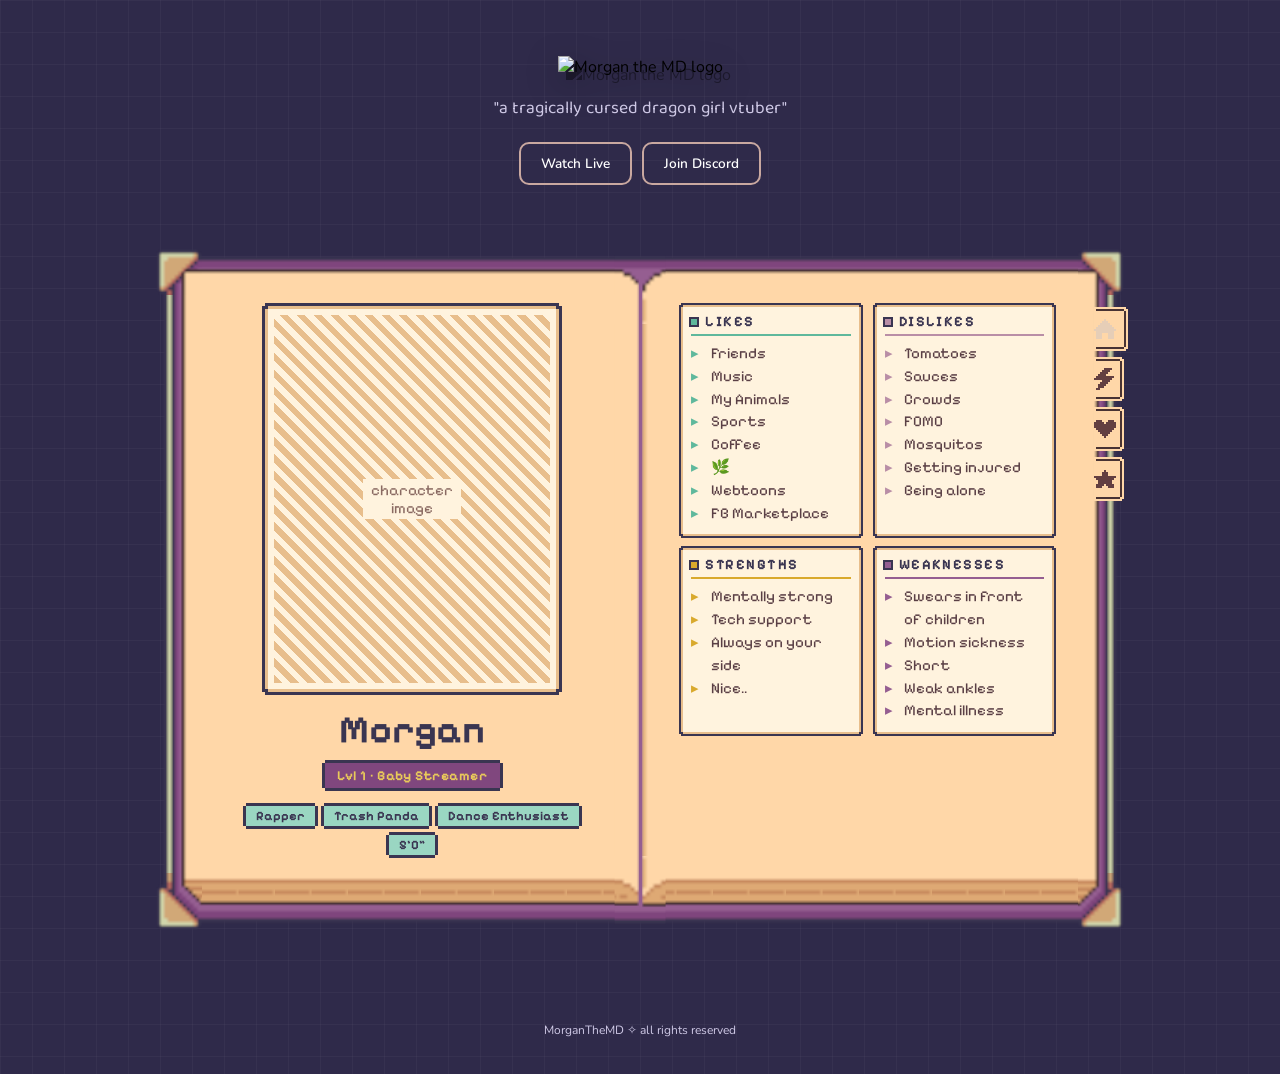
==== commit 05e458c9: "Add files via upload" ====
--- a/index.html
+++ b/index.html
@@ -27,138 +27,12 @@
 
     <!-- HERO -->
     <section class="section hero">
-      <img class="hero__logo" src="assets/journal/logo.png" alt="Morgan the MD logo" />
+      <img class="hero__logo" src="assets/logo.png" alt="Morgan the MD logo" />
       <p class="hero__tagline">"a tragically cursed dragon girl vtuber"</p>
       <div class="button-row">
         <a class="btn btn--outline" href="https://www.twitch.tv/morganthemd" target="_blank" rel="noopener">Watch Live</a>
         <a class="btn btn--outline" href="https://discord.gg/YOUR_INVITE_CODE" target="_blank" rel="noopener">Join Discord</a>
       </div>
-    </section>
-
-    <!-- ABOUT -->
-<section class="status-section">
-    <div class="status-card">
-      <span class="status-card__br-tr"></span>
-      <span class="status-card__br-bl"></span>
-      <div class="level-badge">LV. ??</div>
- 
-      <div class="status-card__header">
-        <div class="portrait">
-          <!-- Swap this div's background for a real avatar image in styles.css (.portrait rule) -->
-          
-        </div>
-        <div class="identity">
-          <p class="identity__name">MORGAN</p>
-          <p class="identity__class">Magic Dragon · Yuri Enjoyer</p>
-        </div>
-      </div>
- 
-      <hr class="divider" />
- 
-      <div class="stat-row">
-        <span class="stat-row__label">CHAOS</span>
-        <div class="pip-bar">
-          <div class="pip filled" style="--pip-delay:0.55s"></div>
-          <div class="pip filled" style="--pip-delay:0.6s"></div>
-          <div class="pip filled" style="--pip-delay:0.65s"></div>
-          <div class="pip filled" style="--pip-delay:0.7s"></div>
-          <div class="pip filled" style="--pip-delay:0.75s"></div>
-          <div class="pip filled" style="--pip-delay:0.8s"></div>
-          <div class="pip filled" style="--pip-delay:0.85s"></div>
-          <div class="pip"></div>
-          <div class="pip"></div>
-          <div class="pip"></div>
-        </div>
-      </div>
- 
-      <div class="stat-row">
-        <span class="stat-row__label">CHARISMA</span>
-        <div class="pip-bar">
-          <div class="pip filled" style="--pip-delay:0.6s"></div>
-          <div class="pip filled" style="--pip-delay:0.65s"></div>
-          <div class="pip filled" style="--pip-delay:0.7s"></div>
-          <div class="pip filled" style="--pip-delay:0.75s"></div>
-          <div class="pip filled" style="--pip-delay:0.8s"></div>
-          <div class="pip filled" style="--pip-delay:0.85s"></div>
-          <div class="pip filled" style="--pip-delay:0.9s"></div>
-          <div class="pip filled" style="--pip-delay:0.95s"></div>
-          <div class="pip filled" style="--pip-delay:1s"></div>
-          <div class="pip"></div>
-        </div>
-      </div>
- 
-      <div class="stat-row">
-        <span class="stat-row__label">SLEEP</span>
-        <div class="pip-bar">
-          <div class="pip filled" style="--pip-delay:0.65s"></div>
-          <div class="pip"></div>
-          <div class="pip"></div>
-          <div class="pip"></div>
-          <div class="pip"></div>
-          <div class="pip"></div>
-          <div class="pip"></div>
-          <div class="pip"></div>
-          <div class="pip"></div>
-          <div class="pip"></div>
-        </div>
-      </div>
- 
-      <div class="stat-row">
-        <span class="stat-row__label">LOVE FOR OSHI</span>
-        <div class="pip-bar">
-          <div class="pip filled" style="--pip-delay:0.7s"></div>
-          <div class="pip filled" style="--pip-delay:0.75s"></div>
-          <div class="pip filled" style="--pip-delay:0.8s"></div>
-          <div class="pip filled" style="--pip-delay:0.85s"></div>
-          <div class="pip filled" style="--pip-delay:0.9s"></div>
-          <div class="pip filled" style="--pip-delay:0.95s"></div>
-          <div class="pip filled" style="--pip-delay:1s"></div>
-          <div class="pip filled" style="--pip-delay:1.05s"></div>
-          <div class="pip filled" style="--pip-delay:1.1s"></div>
-          <div class="pip filled" style="--pip-delay:1.15s"></div>
-        </div>
-      </div>
- 
-      <p class="flavor-text">"dragon, streamer, artist, and just lil guy. born and raised on an island in the middle of a vast ocean. "</p>
-    </div>
-  </section>
-
-    <!-- SOCIAL LINKS -->
-    <section class="section links">
-      <div class="links__grid">
-        <a class="link-card" href="https://www.twitch.tv/morganthemd" target="_blank" rel="noopener">
-          <span class="link-card__label">Twitch</span>
-        </a>
-        <a class="link-card" href="https://discord.gg/YOUR_INVITE_CODE" target="_blank" rel="noopener">
-          <span class="link-card__label">Discord</span>
-        </a>
-        <a class="link-card" href="https://www.instagram.com/morganthemd/" target="_blank" rel="noopener">
-          <span class="link-card__label">Instagram</span>
-        </a>
-        <a class="link-card" href="https://www.youtube.com/@MorganTheMD" target="_blank" rel="noopener">
-          <span class="link-card__label">YouTube</span>
-        </a>
-      </div>
-    </section>
-
-    <!-- SCHEDULE -->
-    <section class="section schedule">
-      <h2 class="schedule__heading">Schedule</h2>
-      <div class="schedule__grid">
-        <div class="schedule__row">
-          <span class="schedule__days">Mon / Wed / Fri</span>
-          <span class="schedule__time">7 PM</span>
-        </div>
-        <div class="schedule__row">
-          <span class="schedule__days">Sat</span>
-          <span class="schedule__time">5 PM</span>
-        </div>
-      </div>
-    </section>
-
-    <!-- SUPPORT -->
-    <section class="section support">
-      <a class="btn btn--outline" href="https://streamlabs.com/YOUR_HANDLE/tip" target="_blank" rel="noopener">Support the stream ✨</a>
     </section>
 
   </main>
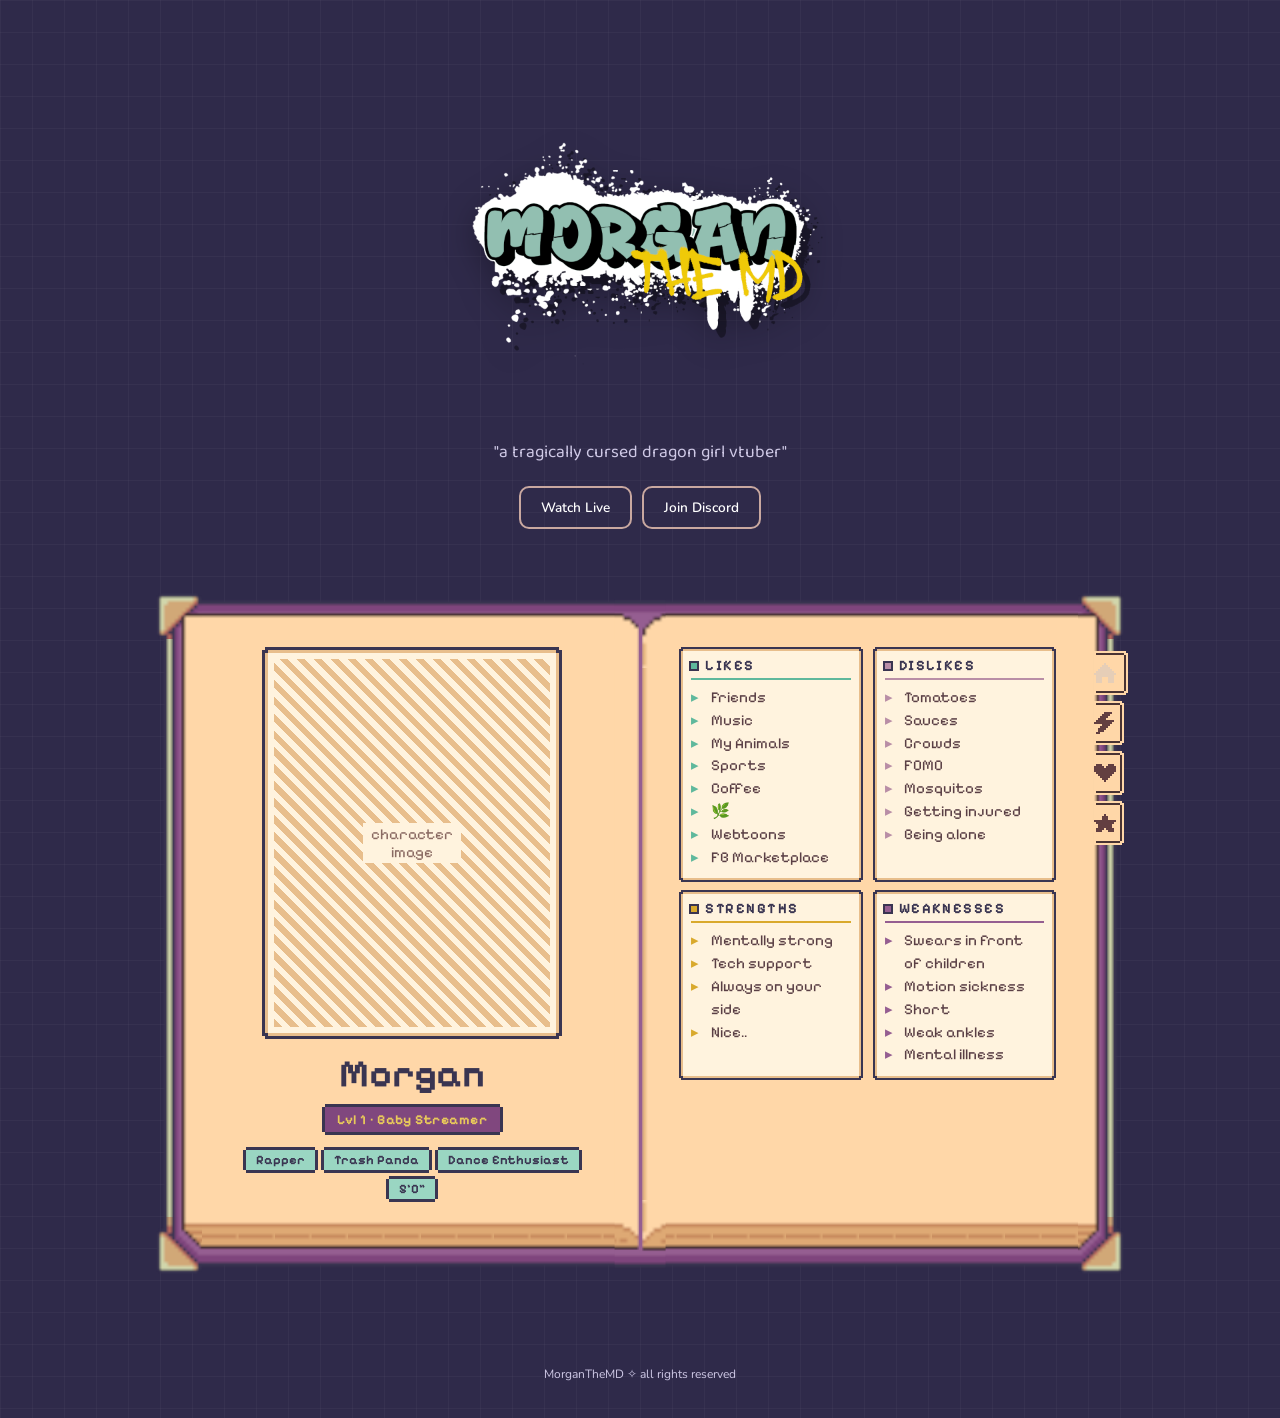
==== commit cc77adc8: "Update logo image source in index.html" ====
--- a/index.html
+++ b/index.html
@@ -27,7 +27,7 @@
 
     <!-- HERO -->
     <section class="section hero">
-      <img class="hero__logo" src="assets/logo.png" alt="Morgan the MD logo" />
+      <img class="hero__logo" src="assets/journal/logo.png" alt="Morgan the MD logo" />
       <p class="hero__tagline">"a tragically cursed dragon girl vtuber"</p>
       <div class="button-row">
         <a class="btn btn--outline" href="https://www.twitch.tv/morganthemd" target="_blank" rel="noopener">Watch Live</a>
